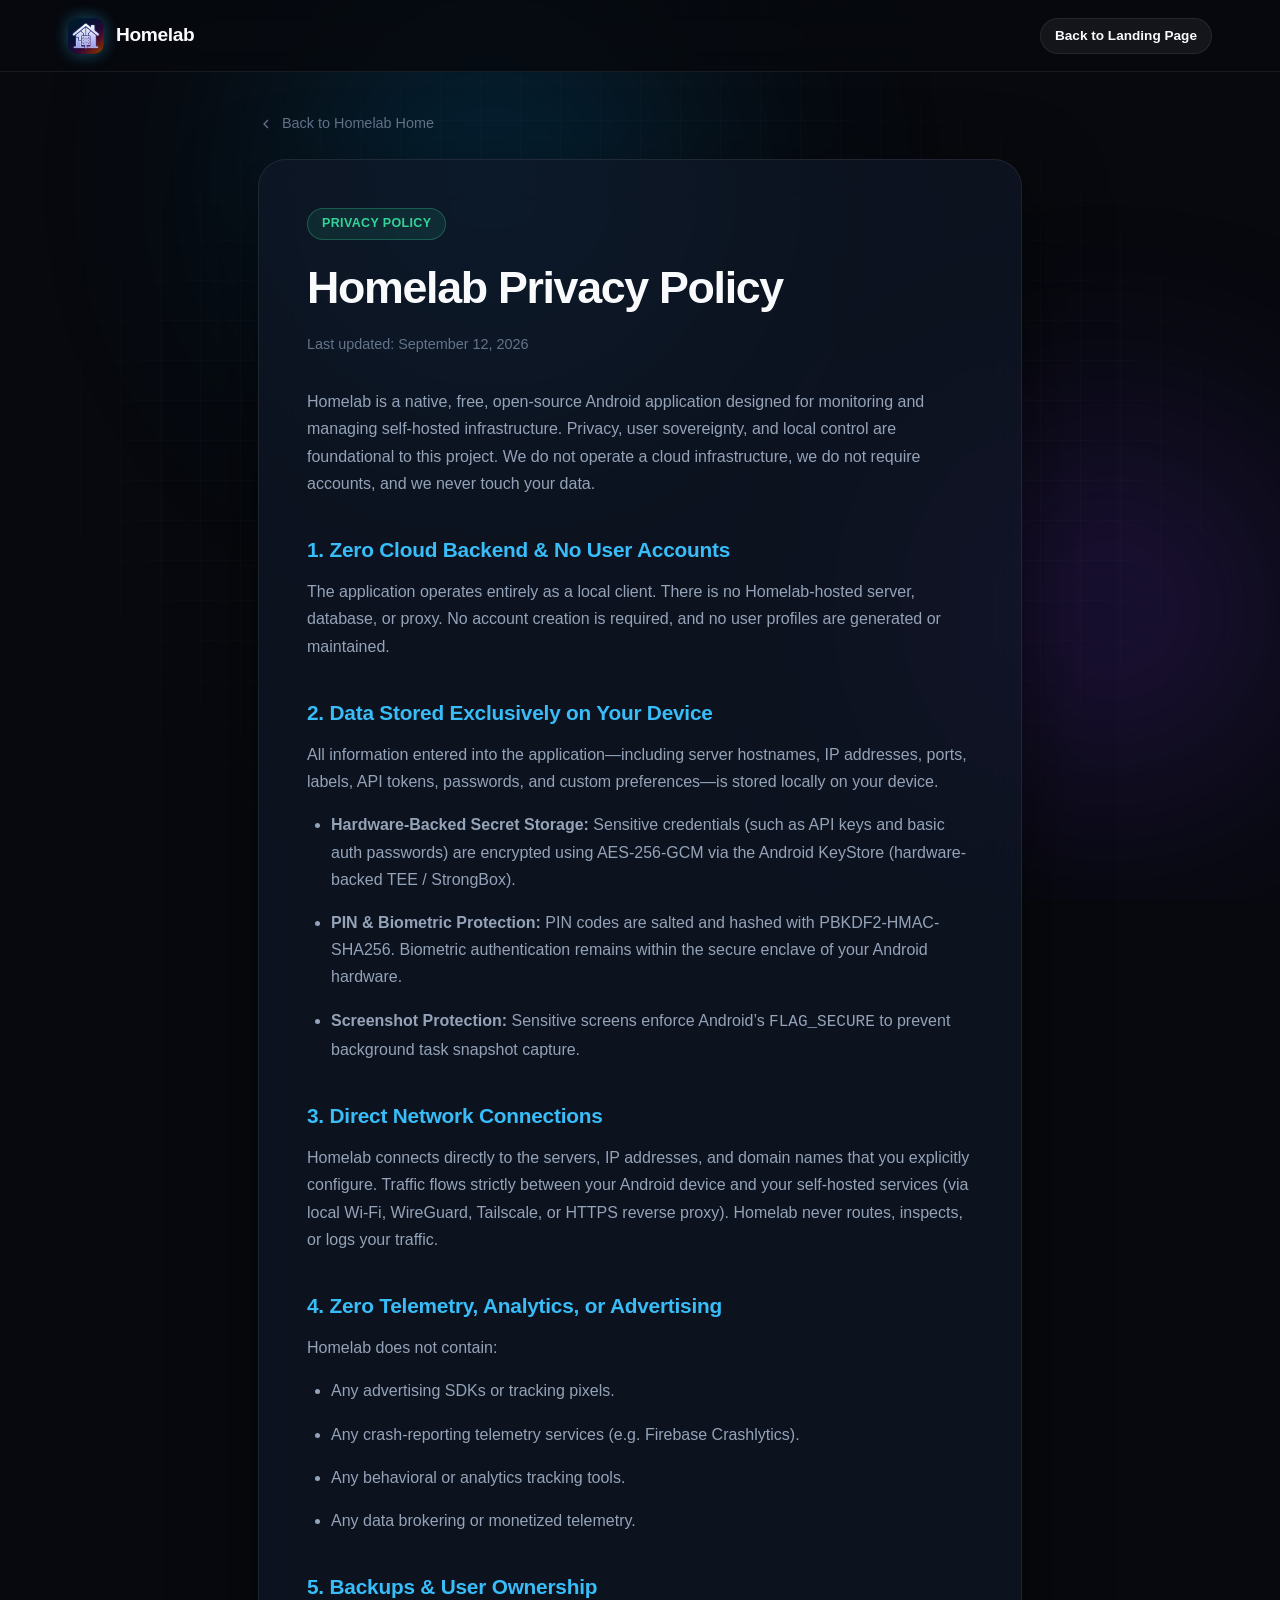
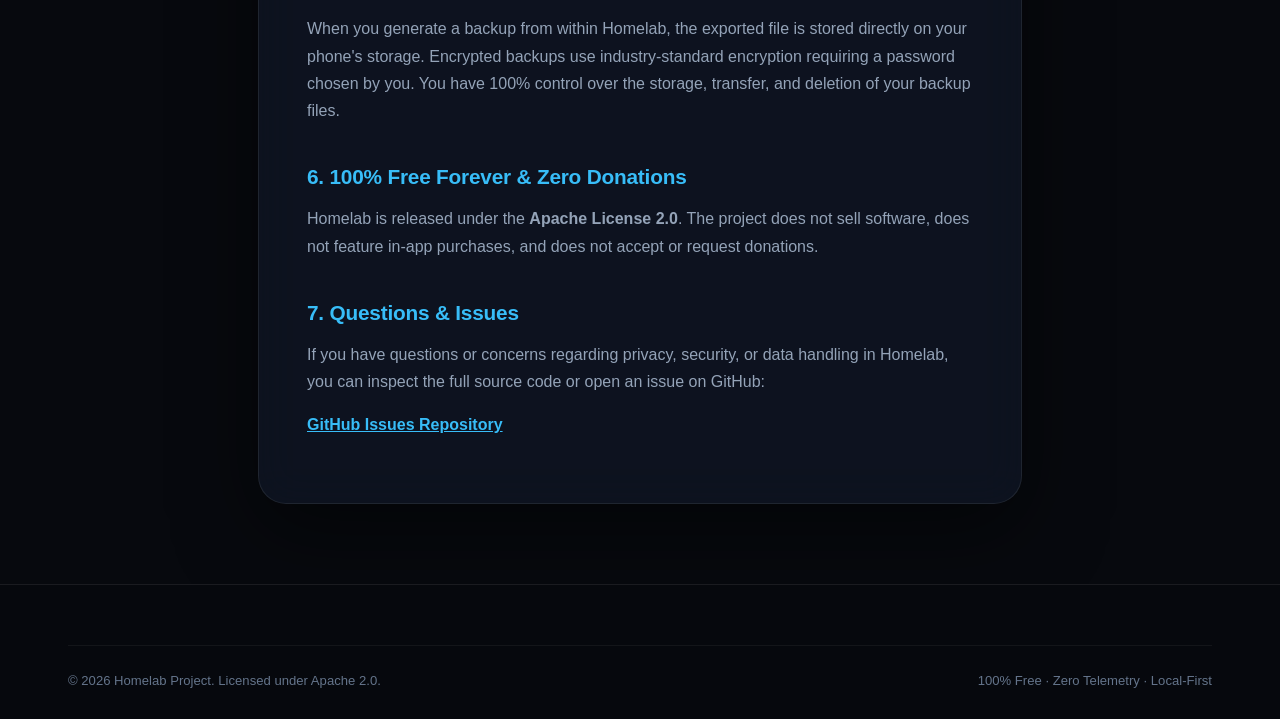
==== docs/privacy.html @ c5718bee "feat: resume project, harden security, add GitHub Pages landing and release workflow, remove iOS" ====
<!doctype html>
<html lang="en">
<head>
  <meta charset="utf-8">
  <meta name="viewport" content="width=device-width, initial-scale=1">
  <title>Privacy Policy - Homelab</title>
  <meta name="description" content="Privacy Policy for Homelab native Android application. 100% private, zero cloud, zero telemetry.">
  <link rel="icon" type="image/png" href="assets/logo.png">
  <link rel="stylesheet" href="style.css">
  <style>
    .legal-content {
      max-width: 820px;
      margin: 40px auto 80px;
    }
    .legal-card {
      background: var(--card-bg);
      border: 1px solid var(--card-border);
      border-radius: var(--radius-xl);
      padding: 48px;
      backdrop-filter: blur(20px);
      box-shadow: 0 25px 80px rgba(0, 0, 0, 0.5);
    }
    .legal-card h1 {
      font-size: clamp(2rem, 5vw, 2.8rem);
      font-weight: 800;
      letter-spacing: -0.03em;
      margin-bottom: 8px;
    }
    .legal-card h2 {
      font-size: 1.3rem;
      font-weight: 700;
      color: var(--accent-cyan);
      margin: 36px 0 12px;
      letter-spacing: -0.01em;
    }
    .legal-card p, .legal-card li {
      color: var(--text-secondary);
      font-size: 1rem;
      line-height: 1.7;
      margin-bottom: 16px;
    }
    .legal-card ul {
      margin-left: 24px;
      margin-bottom: 20px;
    }
    .back-link {
      display: inline-flex;
      align-items: center;
      gap: 8px;
      color: var(--text-muted);
      text-decoration: none;
      font-size: 0.9rem;
      margin-bottom: 24px;
      transition: color 0.2s ease;
    }
    .back-link:hover {
      color: var(--accent-cyan);
    }
  </style>
</head>
<body>

  <!-- Ambient Light Effects -->
  <div class="bg-ambient">
    <div class="ambient-orb ambient-orb-1"></div>
    <div class="ambient-orb ambient-orb-2"></div>
  </div>
  <div class="bg-grid"></div>

  <!-- Navbar -->
  <header class="navbar">
    <div class="container">
      <a href="index.html" class="nav-brand">
        <img src="assets/logo.png" alt="Homelab Logo" class="nav-logo">
        <span>Homelab</span>
      </a>
      <div class="nav-actions">
        <a href="index.html" class="btn btn-secondary btn-sm">
          <span>Back to Landing Page</span>
        </a>
      </div>
    </div>
  </header>

  <main class="container legal-content">
    <a href="index.html" class="back-link">
      <svg width="16" height="16" viewBox="0 0 24 24" fill="none" stroke="currentColor" stroke-width="2"><polyline points="15 18 9 12 15 6"></polyline></svg>
      <span>Back to Homelab Home</span>
    </a>

    <article class="legal-card">
      <div style="margin-bottom: 12px;">
        <span class="badge badge-emerald">Privacy Policy</span>
      </div>
      <h1>Homelab Privacy Policy</h1>
      <p style="color: var(--text-muted); font-size: 0.9rem; margin-bottom: 32px;">Last updated: September 12, 2026</p>

      <p>
        Homelab is a native, free, open-source Android application designed for monitoring and managing self-hosted infrastructure. 
        Privacy, user sovereignty, and local control are foundational to this project. We do not operate a cloud infrastructure, we do not require accounts, and we never touch your data.
      </p>

      <h2>1. Zero Cloud Backend & No User Accounts</h2>
      <p>
        The application operates entirely as a local client. There is no Homelab-hosted server, database, or proxy. 
        No account creation is required, and no user profiles are generated or maintained.
      </p>

      <h2>2. Data Stored Exclusively on Your Device</h2>
      <p>
        All information entered into the application—including server hostnames, IP addresses, ports, labels, API tokens, passwords, and custom preferences—is stored locally on your device.
      </p>
      <ul>
        <li><strong>Hardware-Backed Secret Storage:</strong> Sensitive credentials (such as API keys and basic auth passwords) are encrypted using AES-256-GCM via the Android KeyStore (hardware-backed TEE / StrongBox).</li>
        <li><strong>PIN & Biometric Protection:</strong> PIN codes are salted and hashed with PBKDF2-HMAC-SHA256. Biometric authentication remains within the secure enclave of your Android hardware.</li>
        <li><strong>Screenshot Protection:</strong> Sensitive screens enforce Android’s <code>FLAG_SECURE</code> to prevent background task snapshot capture.</li>
      </ul>

      <h2>3. Direct Network Connections</h2>
      <p>
        Homelab connects directly to the servers, IP addresses, and domain names that you explicitly configure. 
        Traffic flows strictly between your Android device and your self-hosted services (via local Wi-Fi, WireGuard, Tailscale, or HTTPS reverse proxy). Homelab never routes, inspects, or logs your traffic.
      </p>

      <h2>4. Zero Telemetry, Analytics, or Advertising</h2>
      <p>
        Homelab does not contain:
      </p>
      <ul>
        <li>Any advertising SDKs or tracking pixels.</li>
        <li>Any crash-reporting telemetry services (e.g. Firebase Crashlytics).</li>
        <li>Any behavioral or analytics tracking tools.</li>
        <li>Any data brokering or monetized telemetry.</li>
      </ul>

      <h2>5. Backups & User Ownership</h2>
      <p>
        When you generate a backup from within Homelab, the exported file is stored directly on your phone's storage. Encrypted backups use industry-standard encryption requiring a password chosen by you. You have 100% control over the storage, transfer, and deletion of your backup files.
      </p>

      <h2>6. 100% Free Forever & Zero Donations</h2>
      <p>
        Homelab is released under the <strong>Apache License 2.0</strong>. The project does not sell software, does not feature in-app purchases, and does not accept or request donations.
      </p>

      <h2>7. Questions & Issues</h2>
      <p>
        If you have questions or concerns regarding privacy, security, or data handling in Homelab, you can inspect the full source code or open an issue on GitHub:
      </p>
      <p>
        <a href="https://github.com/AnARCHIS12/homelab/issues" target="_blank" rel="noopener" style="color: var(--accent-cyan); font-weight: 600;">GitHub Issues Repository</a>
      </p>
    </article>
  </main>

  <footer class="footer">
    <div class="container">
      <div class="footer-bottom">
        <div>&copy; 2026 Homelab Project. Licensed under Apache 2.0.</div>
        <div>100% Free · Zero Telemetry · Local-First</div>
      </div>
    </div>
  </footer>

</body>
</html>
---- docs/style.css ----
:root {
  --font-sans: -apple-system, BlinkMacSystemFont, "Segoe UI", Roboto, "Helvetica Neue", Arial, sans-serif;
  --font-mono: ui-monospace, SFMono-Regular, Menlo, Monaco, Consolas, "Liberation Mono", monospace;
  
  --bg-primary: #07090e;
  --bg-secondary: #0d111a;
  --bg-tertiary: #131926;
  
  --card-bg: rgba(17, 24, 39, 0.7);
  --card-bg-hover: rgba(26, 36, 56, 0.85);
  --card-border: rgba(255, 255, 255, 0.08);
  --card-border-hover: rgba(56, 189, 248, 0.4);
  
  --text-primary: #f8fafc;
  --text-secondary: #94a3b8;
  --text-muted: #64748b;
  
  --accent-cyan: #38bdf8;
  --accent-emerald: #34d399;
  --accent-violet: #a855f7;
  --accent-blue: #3b82f6;
  
  --radius-sm: 8px;
  --radius-md: 14px;
  --radius-lg: 20px;
  --radius-xl: 28px;
  --radius-full: 9999px;
  
  --container-max: 1200px;
  --header-height: 72px;
}

* {
  margin: 0;
  padding: 0;
  box-sizing: border-box;
  -webkit-tap-highlight-color: transparent;
}

html {
  scroll-behavior: smooth;
  color-scheme: dark;
}

body {
  background-color: var(--bg-primary);
  color: var(--text-primary);
  font-family: var(--font-sans);
  font-size: 16px;
  line-height: 1.6;
  overflow-x: hidden;
  position: relative;
  -webkit-font-smoothing: antialiased;
}

/* Ambient Background Lights */
.bg-ambient {
  position: fixed;
  inset: 0;
  pointer-events: none;
  z-index: 0;
  overflow: hidden;
}

.ambient-orb {
  position: absolute;
  border-radius: 50%;
  filter: blur(120px);
  opacity: 0.35;
  animation: orbFloat 18s infinite alternate ease-in-out;
}

.ambient-orb-1 {
  width: clamp(350px, 50vw, 600px);
  height: clamp(350px, 50vw, 600px);
  background: radial-gradient(circle, #0284c7 0%, transparent 70%);
  top: -120px;
  left: 15%;
}

.ambient-orb-2 {
  width: clamp(300px, 40vw, 500px);
  height: clamp(300px, 40vw, 500px);
  background: radial-gradient(circle, #7c3aed 0%, transparent 70%);
  top: 40%;
  right: -80px;
  animation-delay: -5s;
}

.ambient-orb-3 {
  width: clamp(320px, 45vw, 550px);
  height: clamp(320px, 45vw, 550px);
  background: radial-gradient(circle, #059669 0%, transparent 70%);
  bottom: 10%;
  left: -80px;
  animation-delay: -10s;
}

@keyframes orbFloat {
  0% { transform: translate(0, 0) scale(1); }
  50% { transform: translate(30px, 50px) scale(1.06); }
  100% { transform: translate(-25px, -30px) scale(0.95); }
}

.bg-grid {
  position: fixed;
  inset: 0;
  background-image: 
    linear-gradient(to right, rgba(255, 255, 255, 0.025) 1px, transparent 1px),
    linear-gradient(to bottom, rgba(255, 255, 255, 0.025) 1px, transparent 1px);
  background-size: 40px 40px;
  pointer-events: none;
  z-index: 0;
  mask-image: radial-gradient(ellipse at center, black 40%, transparent 80%);
  -webkit-mask-image: radial-gradient(ellipse at center, black 40%, transparent 80%);
}

.container {
  width: 100%;
  max-width: var(--container-max);
  margin: 0 auto;
  padding: 0 clamp(16px, 4vw, 28px);
  position: relative;
  z-index: 1;
}

/* Navbar */
.navbar {
  position: sticky;
  top: 0;
  z-index: 100;
  height: var(--header-height);
  backdrop-filter: blur(16px);
  -webkit-backdrop-filter: blur(16px);
  background: rgba(7, 9, 14, 0.82);
  border-bottom: 1px solid var(--card-border);
}

.navbar .container {
  display: flex;
  align-items: center;
  justify-content: space-between;
  height: 100%;
}

.nav-brand {
  display: flex;
  align-items: center;
  gap: 12px;
  text-decoration: none;
  color: var(--text-primary);
  font-weight: 700;
  font-size: 1.2rem;
  letter-spacing: -0.02em;
}

.nav-logo {
  width: 36px;
  height: 36px;
  border-radius: 10px;
  box-shadow: 0 0 16px rgba(56, 189, 248, 0.4);
}

.nav-links {
  display: flex;
  align-items: center;
  gap: 24px;
  list-style: none;
}

.nav-link {
  text-decoration: none;
  color: var(--text-secondary);
  font-size: 0.92rem;
  font-weight: 500;
  transition: color 0.2s ease;
  padding: 6px 0;
}

.nav-link:hover {
  color: var(--text-primary);
}

.nav-actions {
  display: flex;
  align-items: center;
  gap: 12px;
}

/* Mobile Hamburger Button */
.nav-toggle-btn {
  display: none;
  background: transparent;
  border: 1px solid var(--card-border);
  border-radius: var(--radius-sm);
  color: var(--text-primary);
  padding: 8px;
  cursor: pointer;
}

.nav-mobile-menu {
  display: none;
  position: fixed;
  top: var(--header-height);
  left: 0;
  right: 0;
  background: rgba(7, 9, 14, 0.96);
  backdrop-filter: blur(20px);
  -webkit-backdrop-filter: blur(20px);
  border-bottom: 1px solid var(--card-border);
  padding: 20px 24px;
  z-index: 99;
  flex-direction: column;
  gap: 16px;
}

.nav-mobile-menu.active {
  display: flex;
}

.nav-mobile-link {
  color: var(--text-secondary);
  text-decoration: none;
  font-size: 1.1rem;
  font-weight: 600;
  padding: 8px 0;
  border-bottom: 1px solid rgba(255, 255, 255, 0.05);
}

.nav-mobile-link:hover {
  color: var(--accent-cyan);
}

/* Buttons */
.btn {
  display: inline-flex;
  align-items: center;
  justify-content: center;
  gap: 8px;
  padding: 10px 20px;
  border-radius: var(--radius-full);
  font-size: 0.92rem;
  font-weight: 600;
  text-decoration: none;
  transition: all 0.25s cubic-bezier(0.16, 1, 0.3, 1);
  cursor: pointer;
  border: 1px solid transparent;
  min-height: 44px;
}

.btn:active {
  transform: scale(0.97);
}

.btn-primary {
  background: linear-gradient(135deg, #0284c7, #2563eb);
  color: #ffffff;
  box-shadow: 0 0 20px rgba(37, 99, 235, 0.35);
}

.btn-primary:hover {
  background: linear-gradient(135deg, #0369a1, #1d4ed8);
  box-shadow: 0 0 30px rgba(37, 99, 235, 0.6);
  transform: translateY(-2px);
}

.btn-secondary {
  background: rgba(255, 255, 255, 0.06);
  color: var(--text-primary);
  border-color: var(--card-border);
  backdrop-filter: blur(10px);
}

.btn-secondary:hover {
  background: rgba(255, 255, 255, 0.12);
  border-color: rgba(255, 255, 255, 0.2);
  transform: translateY(-2px);
}

.btn-sm {
  padding: 6px 14px;
  font-size: 0.85rem;
  min-height: 36px;
}

.btn-lg {
  padding: 14px 28px;
  font-size: 1.05rem;
  min-height: 52px;
}

/* Badges */
.badge {
  display: inline-flex;
  align-items: center;
  gap: 6px;
  padding: 5px 14px;
  border-radius: var(--radius-full);
  font-size: 0.78rem;
  font-weight: 600;
  letter-spacing: 0.03em;
  text-transform: uppercase;
}

.badge-glow {
  background: rgba(56, 189, 248, 0.1);
  color: var(--accent-cyan);
  border: 1px solid rgba(56, 189, 248, 0.3);
  box-shadow: 0 0 16px rgba(56, 189, 248, 0.2);
}

.badge-emerald {
  background: rgba(52, 211, 153, 0.1);
  color: var(--accent-emerald);
  border: 1px solid rgba(52, 211, 153, 0.3);
}

/* Hero Section */
.hero {
  padding: clamp(40px, 8vw, 80px) 0 clamp(60px, 10vw, 100px);
  text-align: center;
  position: relative;
}

.hero-content {
  max-width: 860px;
  margin: 0 auto;
}

.hero-pill {
  margin-bottom: 20px;
}

.hero-title {
  font-size: clamp(2.2rem, 6.5vw, 4.4rem);
  font-weight: 800;
  line-height: 1.1;
  letter-spacing: -0.04em;
  margin-bottom: 20px;
}

.text-gradient {
  background: linear-gradient(135deg, #ffffff 30%, #38bdf8 80%, #818cf8 100%);
  -webkit-background-clip: text;
  -webkit-text-fill-color: transparent;
}

.hero-desc {
  font-size: clamp(1rem, 2.2vw, 1.25rem);
  color: var(--text-secondary);
  line-height: 1.6;
  margin-bottom: 32px;
  max-width: 680px;
  margin-left: auto;
  margin-right: auto;
}

.hero-cta-group {
  display: flex;
  align-items: center;
  justify-content: center;
  gap: 16px;
  flex-wrap: wrap;
  margin-bottom: 36px;
}

.hero-stats {
  display: flex;
  align-items: center;
  justify-content: center;
  gap: clamp(16px, 4vw, 40px);
  padding-top: 24px;
  border-top: 1px solid var(--card-border);
  max-width: 640px;
  margin: 0 auto clamp(40px, 8vw, 60px);
  flex-wrap: wrap;
}

.hero-stat-item {
  display: flex;
  flex-direction: column;
  gap: 4px;
  min-width: 100px;
}

.hero-stat-num {
  font-size: clamp(1.2rem, 3vw, 1.5rem);
  font-weight: 800;
  color: var(--text-primary);
  letter-spacing: -0.02em;
}

.hero-stat-label {
  font-size: 0.75rem;
  color: var(--text-muted);
  text-transform: uppercase;
  letter-spacing: 0.05em;
}

/* Phone Mockup Frame */
.hero-mockup-wrapper {
  position: relative;
  max-width: 900px;
  margin: 0 auto;
  display: flex;
  justify-content: center;
  align-items: center;
}

.hero-mockup-glow {
  position: absolute;
  width: clamp(280px, 60vw, 450px);
  height: clamp(280px, 60vw, 450px);
  background: radial-gradient(circle, rgba(56, 189, 248, 0.25) 0%, rgba(124, 58, 237, 0.15) 50%, transparent 70%);
  filter: blur(60px);
  z-index: 0;
}

.phone-frame {
  position: relative;
  z-index: 2;
  width: min(300px, 80vw);
  height: min(600px, 160vw);
  background: #020408;
  border-radius: 44px;
  border: 4px solid #1e293b;
  box-shadow: 
    0 0 0 2px rgba(255, 255, 255, 0.05),
    0 25px 80px -15px rgba(0, 0, 0, 0.8),
    0 0 40px rgba(56, 189, 248, 0.2);
  overflow: hidden;
  display: flex;
  flex-direction: column;
}

.phone-speaker {
  width: 70px;
  height: 4px;
  background: #334155;
  border-radius: 4px;
  margin: 10px auto 6px;
  flex-shrink: 0;
}

.phone-screen {
  flex: 1;
  width: 100%;
  overflow: hidden;
  position: relative;
}

.phone-screen img {
  width: 100%;
  height: 100%;
  object-fit: cover;
  display: block;
}

/* Floating Telemetry Cards */
.floating-card {
  position: absolute;
  z-index: 3;
  background: rgba(13, 17, 26, 0.88);
  backdrop-filter: blur(14px);
  -webkit-backdrop-filter: blur(14px);
  border: 1px solid rgba(255, 255, 255, 0.12);
  border-radius: var(--radius-md);
  padding: 12px 16px;
  display: flex;
  align-items: center;
  gap: 12px;
  box-shadow: 0 20px 40px rgba(0, 0, 0, 0.5);
  animation: floatCard 6s ease-in-out infinite alternate;
}

.floating-card-left {
  left: 20px;
  top: 35%;
}

.floating-card-right {
  right: 20px;
  top: 55%;
  animation-delay: -3s;
}

.floating-icon {
  width: 34px;
  height: 34px;
  border-radius: 8px;
  display: flex;
  align-items: center;
  justify-content: center;
  flex-shrink: 0;
}

.floating-info {
  display: flex;
  flex-direction: column;
  text-align: left;
}

.floating-title {
  font-size: 0.82rem;
  font-weight: 700;
  color: var(--text-primary);
}

.floating-sub {
  font-size: 0.72rem;
  color: var(--text-secondary);
}

@keyframes floatCard {
  0% { transform: translateY(0); }
  100% { transform: translateY(-10px); }
}

/* Section Common */
.section {
  padding: clamp(60px, 10vw, 100px) 0;
  position: relative;
  z-index: 1;
}

.section-header {
  text-align: center;
  max-width: 680px;
  margin: 0 auto clamp(36px, 6vw, 60px);
}

.section-tag {
  margin-bottom: 12px;
}

.section-title {
  font-size: clamp(1.8rem, 4.5vw, 2.8rem);
  font-weight: 800;
  letter-spacing: -0.03em;
  margin-bottom: 14px;
  line-height: 1.15;
}

.section-desc {
  font-size: clamp(0.95rem, 2vw, 1.1rem);
  color: var(--text-secondary);
  line-height: 1.6;
}

/* Bento Grid */
.bento-grid {
  display: grid;
  grid-template-columns: repeat(12, 1fr);
  gap: 20px;
}

.bento-card {
  background: var(--card-bg);
  backdrop-filter: blur(16px);
  -webkit-backdrop-filter: blur(16px);
  border: 1px solid var(--card-border);
  border-radius: var(--radius-xl);
  padding: clamp(24px, 4vw, 36px);
  position: relative;
  overflow: hidden;
  transition: all 0.3s cubic-bezier(0.16, 1, 0.3, 1);
  box-shadow: inset 0 1px 1px rgba(255, 255, 255, 0.05);
}

.bento-card:hover {
  transform: translateY(-4px);
  border-color: var(--card-border-hover);
  background: var(--card-bg-hover);
  box-shadow: 0 20px 40px rgba(0, 0, 0, 0.4), inset 0 1px 1px rgba(255, 255, 255, 0.1);
}

.bento-card-8 { grid-column: span 8; }
.bento-card-4 { grid-column: span 4; }
.bento-card-6 { grid-column: span 6; }
.bento-card-12 { grid-column: span 12; }

.bento-icon-box {
  width: 48px;
  height: 48px;
  border-radius: var(--radius-md);
  display: flex;
  align-items: center;
  justify-content: center;
  font-size: 1.4rem;
  margin-bottom: 20px;
  background: rgba(255, 255, 255, 0.05);
  border: 1px solid var(--card-border);
}

.bento-title {
  font-size: clamp(1.15rem, 2.5vw, 1.4rem);
  font-weight: 700;
  letter-spacing: -0.02em;
  margin-bottom: 10px;
  color: var(--text-primary);
}

.bento-desc {
  color: var(--text-secondary);
  font-size: 0.95rem;
  line-height: 1.6;
}

.bento-tag-list {
  display: flex;
  flex-wrap: wrap;
  gap: 8px;
  margin-top: 18px;
}

.bento-tag {
  background: rgba(255, 255, 255, 0.04);
  border: 1px solid var(--card-border);
  border-radius: var(--radius-full);
  padding: 4px 12px;
  font-size: 0.78rem;
  color: var(--text-muted);
}

/* Interactive Showcase / Screenshots */
.showcase-container {
  display: flex;
  flex-direction: column;
  align-items: center;
  gap: 32px;
}

.showcase-tabs-wrapper {
  width: 100%;
  overflow-x: auto;
  padding-bottom: 8px;
  scrollbar-width: none;
  -webkit-overflow-scrolling: touch;
}

.showcase-tabs-wrapper::-webkit-scrollbar {
  display: none;
}

.showcase-tabs {
  display: flex;
  gap: 8px;
  background: rgba(13, 17, 26, 0.85);
  border: 1px solid var(--card-border);
  padding: 6px;
  border-radius: var(--radius-full);
  backdrop-filter: blur(10px);
  width: max-content;
  margin: 0 auto;
}

.showcase-tab {
  padding: 8px 18px;
  border-radius: var(--radius-full);
  border: none;
  background: transparent;
  color: var(--text-secondary);
  font-size: 0.88rem;
  font-weight: 600;
  cursor: pointer;
  transition: all 0.2s ease;
  white-space: nowrap;
  min-height: 38px;
}

.showcase-tab:hover {
  color: var(--text-primary);
}

.showcase-tab.active {
  background: linear-gradient(135deg, #0284c7, #2563eb);
  color: #ffffff;
  box-shadow: 0 0 20px rgba(37, 99, 235, 0.4);
}

.showcase-preview-frame {
  width: 100%;
  max-width: 900px;
  background: var(--card-bg);
  border: 1px solid var(--card-border);
  border-radius: var(--radius-xl);
  padding: clamp(24px, 4vw, 40px);
  display: flex;
  align-items: center;
  justify-content: center;
  gap: clamp(24px, 5vw, 60px);
  backdrop-filter: blur(20px);
}

.showcase-screen-wrapper {
  width: min(250px, 75vw);
  height: min(510px, 150vw);
  border-radius: 34px;
  overflow: hidden;
  border: 4px solid #1e293b;
  box-shadow: 0 20px 50px rgba(0, 0, 0, 0.6);
  flex-shrink: 0;
}

.showcase-screen-wrapper img {
  width: 100%;
  height: 100%;
  object-fit: cover;
  transition: opacity 0.25s ease;
}

.showcase-screen-info {
  flex: 1;
  text-align: left;
}

.showcase-screen-info h3 {
  font-size: clamp(1.4rem, 3vw, 1.8rem);
  font-weight: 700;
  margin-bottom: 12px;
  letter-spacing: -0.02em;
}

.showcase-screen-info p {
  color: var(--text-secondary);
  font-size: 0.98rem;
  line-height: 1.6;
  margin-bottom: 20px;
}

.showcase-features-list {
  list-style: none;
  display: flex;
  flex-direction: column;
  gap: 10px;
}

.showcase-features-list li {
  display: flex;
  align-items: center;
  gap: 10px;
  color: var(--text-primary);
  font-size: 0.92rem;
}

.showcase-features-list li svg {
  color: var(--accent-emerald);
  flex-shrink: 0;
}

/* Services Filter & Directory */
.services-controls {
  display: flex;
  align-items: center;
  justify-content: space-between;
  gap: 16px;
  margin-bottom: 28px;
  flex-wrap: wrap;
}

.services-filter-wrapper {
  overflow-x: auto;
  padding-bottom: 6px;
  width: 100%;
  scrollbar-width: none;
  -webkit-overflow-scrolling: touch;
}

.services-filter-wrapper::-webkit-scrollbar {
  display: none;
}

.services-filter-tabs {
  display: flex;
  gap: 8px;
  width: max-content;
}

.service-filter-btn {
  padding: 8px 16px;
  border-radius: var(--radius-full);
  border: 1px solid var(--card-border);
  background: rgba(255, 255, 255, 0.03);
  color: var(--text-secondary);
  font-size: 0.85rem;
  font-weight: 500;
  cursor: pointer;
  transition: all 0.2s ease;
  white-space: nowrap;
  min-height: 38px;
}

.service-filter-btn:hover {
  background: rgba(255, 255, 255, 0.08);
  color: var(--text-primary);
}

.service-filter-btn.active {
  background: rgba(56, 189, 248, 0.15);
  border-color: var(--accent-cyan);
  color: var(--accent-cyan);
  font-weight: 600;
}

.service-search-box {
  position: relative;
  width: 100%;
  max-width: 320px;
}

.service-search-input {
  width: 100%;
  padding: 10px 16px 10px 38px;
  border-radius: var(--radius-full);
  background: rgba(255, 255, 255, 0.05);
  border: 1px solid var(--card-border);
  color: var(--text-primary);
  font-size: 0.9rem;
  outline: none;
  transition: all 0.2s ease;
  min-height: 42px;
}

.service-search-input:focus {
  border-color: var(--accent-cyan);
  box-shadow: 0 0 16px rgba(56, 189, 248, 0.2);
}

.service-search-icon {
  position: absolute;
  left: 14px;
  top: 50%;
  transform: translateY(-50%);
  color: var(--text-muted);
  pointer-events: none;
}

.services-grid {
  display: grid;
  grid-template-columns: repeat(auto-fill, minmax(220px, 1fr));
  gap: 14px;
}

.service-card {
  background: var(--card-bg);
  border: 1px solid var(--card-border);
  border-radius: var(--radius-md);
  padding: 14px;
  display: flex;
  align-items: center;
  gap: 12px;
  transition: all 0.2s ease;
}

.service-card:hover {
  background: var(--card-bg-hover);
  border-color: var(--card-border-hover);
  transform: translateY(-2px);
}

.service-card-icon {
  width: 38px;
  height: 38px;
  border-radius: 9px;
  background: rgba(255, 255, 255, 0.04);
  border: 1px solid var(--card-border);
  display: flex;
  align-items: center;
  justify-content: center;
  padding: 5px;
  flex-shrink: 0;
}

.service-card-icon img {
  width: 100%;
  height: 100%;
  object-fit: contain;
}

.service-card-text {
  overflow: hidden;
}

.service-card-name {
  font-size: 0.92rem;
  font-weight: 600;
  color: var(--text-primary);
  white-space: nowrap;
  text-overflow: ellipsis;
  overflow: hidden;
}

.service-card-category {
  font-size: 0.72rem;
  color: var(--text-muted);
  margin-top: 2px;
}

/* Privacy Section */
.privacy-card {
  background: var(--card-bg);
  border: 1px solid var(--card-border);
  border-radius: var(--radius-xl);
  padding: clamp(24px, 4vw, 48px);
  backdrop-filter: blur(20px);
}

.privacy-grid {
  display: grid;
  grid-template-columns: repeat(auto-fit, minmax(240px, 1fr));
  gap: 24px;
  margin-bottom: 36px;
}

.privacy-point {
  display: flex;
  flex-direction: column;
  gap: 10px;
}

.privacy-point-header {
  display: flex;
  align-items: center;
  gap: 10px;
}

.privacy-point-icon {
  width: 32px;
  height: 32px;
  border-radius: 8px;
  background: rgba(52, 211, 153, 0.1);
  color: var(--accent-emerald);
  display: flex;
  align-items: center;
  justify-content: center;
  font-size: 0.9rem;
}

.privacy-point-title {
  font-size: 1rem;
  font-weight: 700;
  color: var(--text-primary);
}

.privacy-point-desc {
  font-size: 0.9rem;
  color: var(--text-secondary);
  line-height: 1.6;
}

.privacy-cta-box {
  background: rgba(255, 255, 255, 0.02);
  border: 1px solid var(--card-border);
  border-radius: var(--radius-lg);
  padding: 20px;
  display: flex;
  align-items: center;
  justify-content: space-between;
  flex-wrap: wrap;
  gap: 16px;
}

/* Code Snippet Box */
.code-box {
  background: #090d16;
  border: 1px solid var(--card-border);
  border-radius: var(--radius-md);
  padding: 16px;
  font-family: var(--font-mono);
  font-size: 0.85rem;
  color: #cbd5e1;
  position: relative;
  overflow-x: auto;
}

.code-copy-btn {
  position: absolute;
  top: 12px;
  right: 12px;
  background: rgba(255, 255, 255, 0.08);
  border: 1px solid var(--card-border);
  color: var(--text-secondary);
  border-radius: var(--radius-sm);
  padding: 4px 10px;
  font-size: 0.75rem;
  cursor: pointer;
  transition: all 0.2s ease;
}

.code-copy-btn:hover {
  color: var(--text-primary);
  background: rgba(255, 255, 255, 0.15);
}

/* Sticky Bottom Mobile Bar */
.mobile-sticky-bar {
  display: none;
  position: fixed;
  bottom: 0;
  left: 0;
  right: 0;
  z-index: 90;
  background: rgba(7, 9, 14, 0.92);
  backdrop-filter: blur(16px);
  -webkit-backdrop-filter: blur(16px);
  border-top: 1px solid var(--card-border);
  padding: 12px 20px;
  align-items: center;
  justify-content: space-between;
  box-shadow: 0 -10px 30px rgba(0, 0, 0, 0.5);
}

.mobile-sticky-info {
  display: flex;
  align-items: center;
  gap: 10px;
}

.mobile-sticky-logo {
  width: 30px;
  height: 30px;
  border-radius: 8px;
}

.mobile-sticky-text {
  font-size: 0.88rem;
  font-weight: 700;
  color: var(--text-primary);
}

.mobile-sticky-sub {
  font-size: 0.72rem;
  color: var(--accent-emerald);
}

/* Modal for full privacy */
.modal-overlay {
  position: fixed;
  inset: 0;
  background: rgba(0, 0, 0, 0.82);
  backdrop-filter: blur(12px);
  -webkit-backdrop-filter: blur(12px);
  z-index: 200;
  display: none;
  align-items: center;
  justify-content: center;
  padding: 16px;
}

.modal-overlay.active {
  display: flex;
}

.modal-content {
  background: #0d121f;
  border: 1px solid var(--card-border);
  border-radius: var(--radius-xl);
  max-width: 760px;
  width: 100%;
  max-height: 85vh;
  overflow-y: auto;
  padding: clamp(24px, 5vw, 40px);
  position: relative;
  box-shadow: 0 25px 80px rgba(0, 0, 0, 0.7);
}

.modal-close-btn {
  position: absolute;
  top: 20px;
  right: 20px;
  background: rgba(255, 255, 255, 0.08);
  border: none;
  color: var(--text-secondary);
  width: 36px;
  height: 36px;
  border-radius: 50%;
  font-size: 1.2rem;
  display: flex;
  align-items: center;
  justify-content: center;
  cursor: pointer;
  transition: all 0.2s ease;
}

.modal-close-btn:hover {
  color: var(--text-primary);
  background: rgba(255, 255, 255, 0.18);
}

/* Footer */
.footer {
  border-top: 1px solid var(--card-border);
  padding: clamp(40px, 8vw, 60px) 0 30px;
  background: rgba(7, 9, 14, 0.9);
  position: relative;
  z-index: 1;
}

.footer-top {
  display: flex;
  justify-content: space-between;
  align-items: flex-start;
  gap: 36px;
  margin-bottom: 40px;
  flex-wrap: wrap;
}

.footer-brand {
  max-width: 360px;
}

.footer-logo-row {
  display: flex;
  align-items: center;
  gap: 12px;
  margin-bottom: 14px;
}

.footer-desc {
  color: var(--text-muted);
  font-size: 0.88rem;
  line-height: 1.6;
}

.footer-links-col {
  display: flex;
  flex-direction: column;
  gap: 10px;
}

.footer-col-title {
  font-size: 0.82rem;
  text-transform: uppercase;
  letter-spacing: 0.06em;
  color: var(--text-primary);
  font-weight: 700;
  margin-bottom: 4px;
}

.footer-link {
  color: var(--text-muted);
  text-decoration: none;
  font-size: 0.88rem;
  transition: color 0.2s ease;
}

.footer-link:hover {
  color: var(--accent-cyan);
}

.footer-bottom {
  display: flex;
  justify-content: space-between;
  align-items: center;
  padding-top: 24px;
  border-top: 1px solid rgba(255, 255, 255, 0.05);
  color: var(--text-muted);
  font-size: 0.82rem;
  flex-wrap: wrap;
  gap: 16px;
}

/* Mobile responsive breakpoints */
@media (max-width: 900px) {
  .bento-card-8,
  .bento-card-4,
  .bento-card-6 {
    grid-column: span 12;
  }
  
  .showcase-preview-frame {
    flex-direction: column;
    padding: 30px 20px;
    gap: 28px;
  }
  
  .floating-card {
    display: none;
  }
}

@media (max-width: 768px) {
  .nav-links {
    display: none;
  }
  
  .nav-toggle-btn {
    display: block;
  }
  
  .mobile-sticky-bar {
    display: flex;
  }
  
  body {
    padding-bottom: 70px;
  }
  
  .services-controls {
    flex-direction: column;
    align-items: stretch;
  }
  
  .service-search-box {
    max-width: 100%;
  }
  
  .services-grid {
    grid-template-columns: repeat(auto-fill, minmax(150px, 1fr));
    gap: 10px;
  }
  
  .service-card {
    padding: 10px;
    gap: 10px;
  }
  
  .service-card-icon {
    width: 32px;
    height: 32px;
  }
  
  .service-card-name {
    font-size: 0.85rem;
  }
  
  .service-card-category {
    font-size: 0.68rem;
  }
}

@media (max-width: 480px) {
  .hero-cta-group {
    flex-direction: column;
    width: 100%;
  }
  
  .btn-lg {
    width: 100%;
  }
  
  .hero-stats {
    display: grid;
    grid-template-columns: 1fr 1fr;
    gap: 16px;
  }
  
  .privacy-cta-box {
    flex-direction: column;
    align-items: flex-start;
  }
  
  .privacy-cta-box div:last-child {
    width: 100%;
    display: flex;
    flex-direction: column;
  }
}
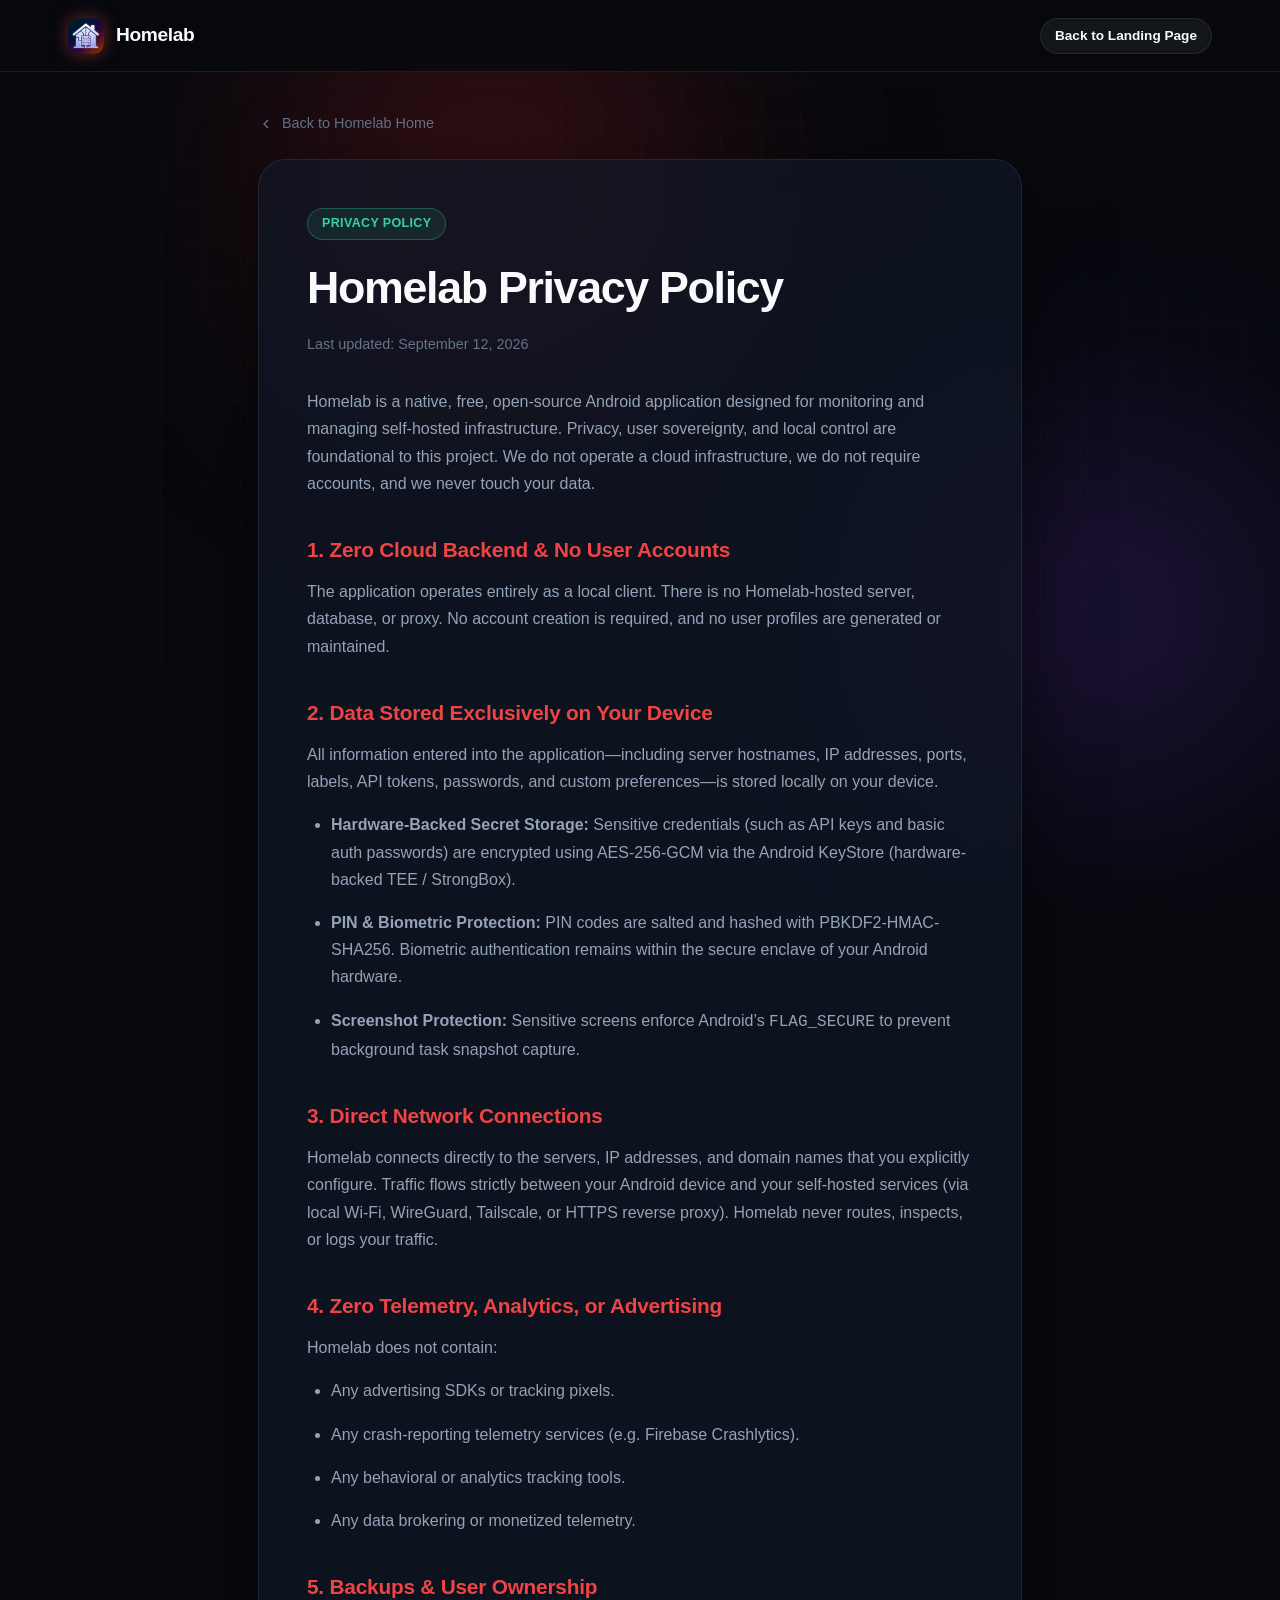
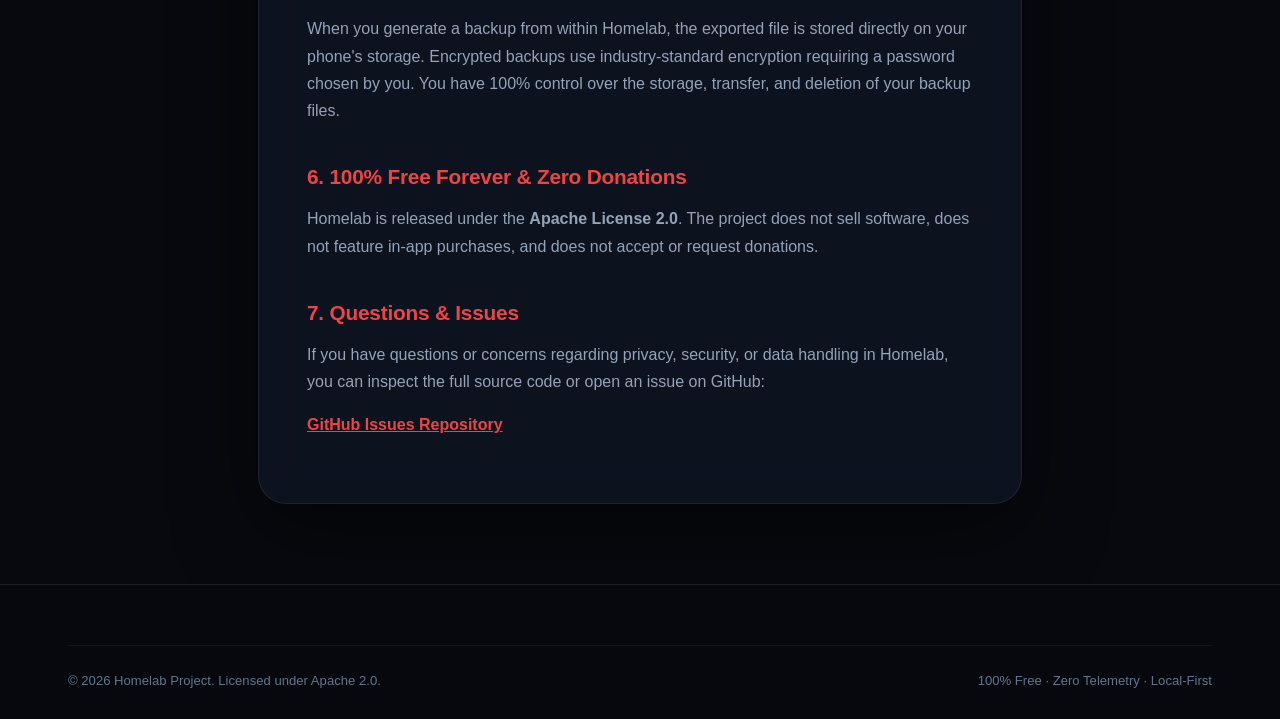
==== commit a082a57b: "style: replace blue theme with neon red on landing page and documentation" ====
--- a/docs/privacy.html
+++ b/docs/privacy.html
@@ -29,7 +29,7 @@
     .legal-card h2 {
       font-size: 1.3rem;
       font-weight: 700;
-      color: var(--accent-cyan);
+      color: var(--accent-red);
       margin: 36px 0 12px;
       letter-spacing: -0.01em;
     }
@@ -54,7 +54,7 @@
       transition: color 0.2s ease;
     }
     .back-link:hover {
-      color: var(--accent-cyan);
+      color: var(--accent-red);
     }
   </style>
 </head>
@@ -148,7 +148,7 @@
         If you have questions or concerns regarding privacy, security, or data handling in Homelab, you can inspect the full source code or open an issue on GitHub:
       </p>
       <p>
-        <a href="https://github.com/AnARCHIS12/homelab/issues" target="_blank" rel="noopener" style="color: var(--accent-cyan); font-weight: 600;">GitHub Issues Repository</a>
+        <a href="https://github.com/AnARCHIS12/homelab/issues" target="_blank" rel="noopener" style="color: var(--accent-red); font-weight: 600;">GitHub Issues Repository</a>
       </p>
     </article>
   </main>
--- a/docs/style.css
+++ b/docs/style.css
@@ -9,16 +9,18 @@
   --card-bg: rgba(17, 24, 39, 0.7);
   --card-bg-hover: rgba(26, 36, 56, 0.85);
   --card-border: rgba(255, 255, 255, 0.08);
-  --card-border-hover: rgba(56, 189, 248, 0.4);
+  --card-border-hover: rgba(239, 68, 68, 0.45);
   
   --text-primary: #f8fafc;
   --text-secondary: #94a3b8;
   --text-muted: #64748b;
   
-  --accent-cyan: #38bdf8;
+  /* Modern Red Theme */
+  --accent-red: #ef4444;
+  --accent-red-hover: #dc2626;
+  --accent-red-light: #f87171;
   --accent-emerald: #34d399;
   --accent-violet: #a855f7;
-  --accent-blue: #3b82f6;
   
   --radius-sm: 8px;
   --radius-md: 14px;
@@ -53,7 +55,7 @@
   -webkit-font-smoothing: antialiased;
 }
 
-/* Ambient Background Lights */
+/* Ambient Background Lights with Red Accent */
 .bg-ambient {
   position: fixed;
   inset: 0;
@@ -73,7 +75,7 @@
 .ambient-orb-1 {
   width: clamp(350px, 50vw, 600px);
   height: clamp(350px, 50vw, 600px);
-  background: radial-gradient(circle, #0284c7 0%, transparent 70%);
+  background: radial-gradient(circle, #dc2626 0%, transparent 70%);
   top: -120px;
   left: 15%;
 }
@@ -90,7 +92,7 @@
 .ambient-orb-3 {
   width: clamp(320px, 45vw, 550px);
   height: clamp(320px, 45vw, 550px);
-  background: radial-gradient(circle, #059669 0%, transparent 70%);
+  background: radial-gradient(circle, #991b1b 0%, transparent 70%);
   bottom: 10%;
   left: -80px;
   animation-delay: -10s;
@@ -158,7 +160,7 @@
   width: 36px;
   height: 36px;
   border-radius: 10px;
-  box-shadow: 0 0 16px rgba(56, 189, 248, 0.4);
+  box-shadow: 0 0 16px rgba(239, 68, 68, 0.45);
 }
 
 .nav-links {
@@ -228,7 +230,7 @@
 }
 
 .nav-mobile-link:hover {
-  color: var(--accent-cyan);
+  color: var(--accent-red-light);
 }
 
 /* Buttons */
@@ -253,14 +255,14 @@
 }
 
 .btn-primary {
-  background: linear-gradient(135deg, #0284c7, #2563eb);
+  background: linear-gradient(135deg, #ef4444, #b91c1c);
   color: #ffffff;
-  box-shadow: 0 0 20px rgba(37, 99, 235, 0.35);
+  box-shadow: 0 0 20px rgba(239, 68, 68, 0.4);
 }
 
 .btn-primary:hover {
-  background: linear-gradient(135deg, #0369a1, #1d4ed8);
-  box-shadow: 0 0 30px rgba(37, 99, 235, 0.6);
+  background: linear-gradient(135deg, #dc2626, #991b1b);
+  box-shadow: 0 0 30px rgba(239, 68, 68, 0.65);
   transform: translateY(-2px);
 }
 
@@ -303,10 +305,10 @@
 }
 
 .badge-glow {
-  background: rgba(56, 189, 248, 0.1);
-  color: var(--accent-cyan);
-  border: 1px solid rgba(56, 189, 248, 0.3);
-  box-shadow: 0 0 16px rgba(56, 189, 248, 0.2);
+  background: rgba(239, 68, 68, 0.12);
+  color: var(--accent-red-light);
+  border: 1px solid rgba(239, 68, 68, 0.35);
+  box-shadow: 0 0 16px rgba(239, 68, 68, 0.25);
 }
 
 .badge-emerald {
@@ -340,7 +342,7 @@
 }
 
 .text-gradient {
-  background: linear-gradient(135deg, #ffffff 30%, #38bdf8 80%, #818cf8 100%);
+  background: linear-gradient(135deg, #ffffff 30%, #ef4444 80%, #fca5a5 100%);
   -webkit-background-clip: text;
   -webkit-text-fill-color: transparent;
 }
@@ -411,7 +413,7 @@
   position: absolute;
   width: clamp(280px, 60vw, 450px);
   height: clamp(280px, 60vw, 450px);
-  background: radial-gradient(circle, rgba(56, 189, 248, 0.25) 0%, rgba(124, 58, 237, 0.15) 50%, transparent 70%);
+  background: radial-gradient(circle, rgba(239, 68, 68, 0.3) 0%, rgba(185, 28, 28, 0.16) 50%, transparent 70%);
   filter: blur(60px);
   z-index: 0;
 }
@@ -427,7 +429,7 @@
   box-shadow: 
     0 0 0 2px rgba(255, 255, 255, 0.05),
     0 25px 80px -15px rgba(0, 0, 0, 0.8),
-    0 0 40px rgba(56, 189, 248, 0.2);
+    0 0 45px rgba(239, 68, 68, 0.25);
   overflow: hidden;
   display: flex;
   flex-direction: column;
@@ -673,9 +675,9 @@
 }
 
 .showcase-tab.active {
-  background: linear-gradient(135deg, #0284c7, #2563eb);
+  background: linear-gradient(135deg, #ef4444, #dc2626);
   color: #ffffff;
-  box-shadow: 0 0 20px rgba(37, 99, 235, 0.4);
+  box-shadow: 0 0 20px rgba(239, 68, 68, 0.45);
 }
 
 .showcase-preview-frame {
@@ -796,9 +798,9 @@
 }
 
 .service-filter-btn.active {
-  background: rgba(56, 189, 248, 0.15);
-  border-color: var(--accent-cyan);
-  color: var(--accent-cyan);
+  background: rgba(239, 68, 68, 0.15);
+  border-color: var(--accent-red);
+  color: var(--accent-red-light);
   font-weight: 600;
 }
 
@@ -822,8 +824,8 @@
 }
 
 .service-search-input:focus {
-  border-color: var(--accent-cyan);
-  box-shadow: 0 0 16px rgba(56, 189, 248, 0.2);
+  border-color: var(--accent-red);
+  box-shadow: 0 0 16px rgba(239, 68, 68, 0.25);
 }
 
 .service-search-icon {
@@ -1145,7 +1147,7 @@
 }
 
 .footer-link:hover {
-  color: var(--accent-cyan);
+  color: var(--accent-red-light);
 }
 
 .footer-bottom {
